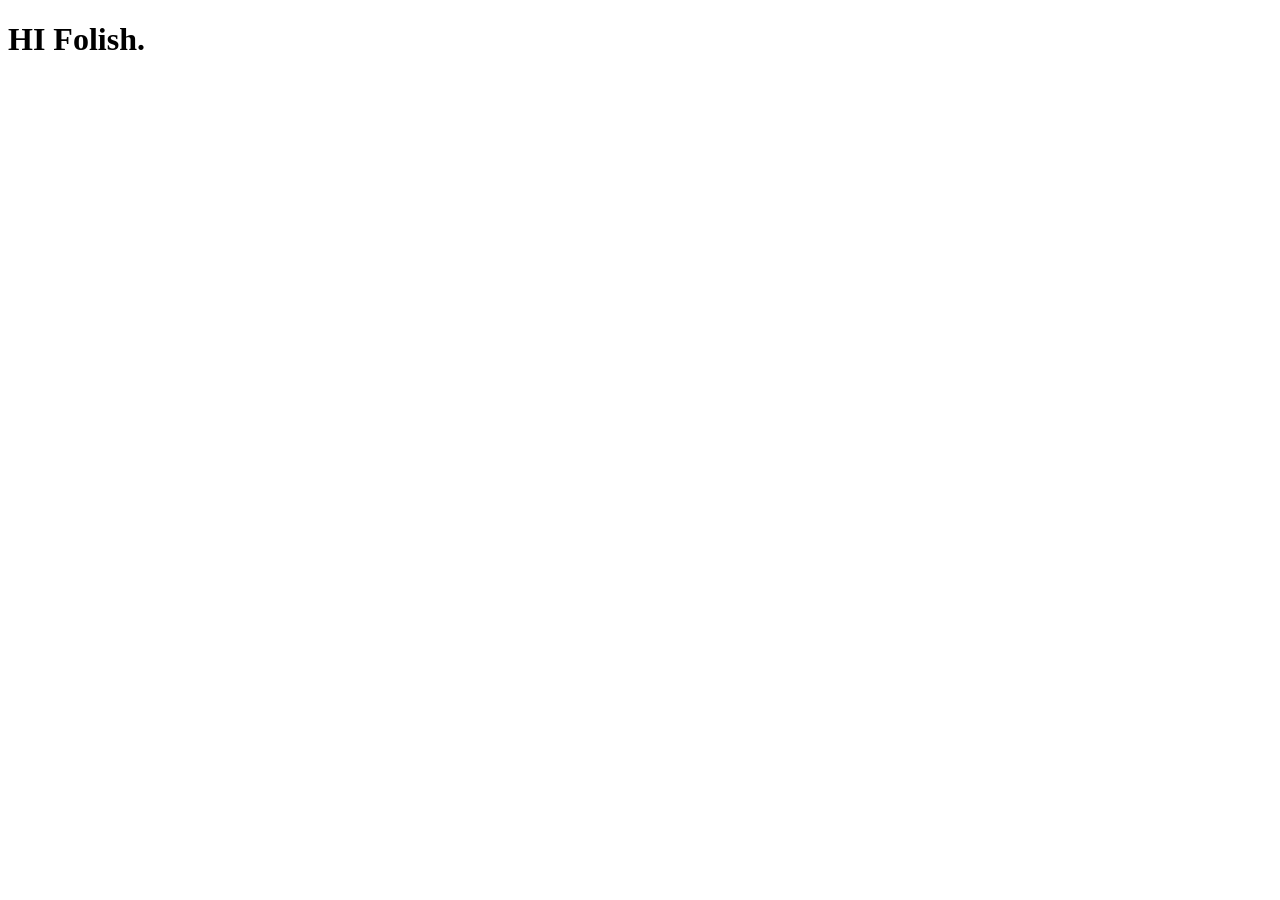
==== tutor-ui/index.html @ 08e2fc43 "Created the repository strucutre" ====
<!DOCTYPE html>
<html lang="en">
<head>
    <meta charset="UTF-8">
    <meta name="viewport" content="width=device-width, initial-scale=1.0">
    <title>Document</title>
</head>
<body>
    <h1>
        HI Folish.
    </h1>
</body>
</html>
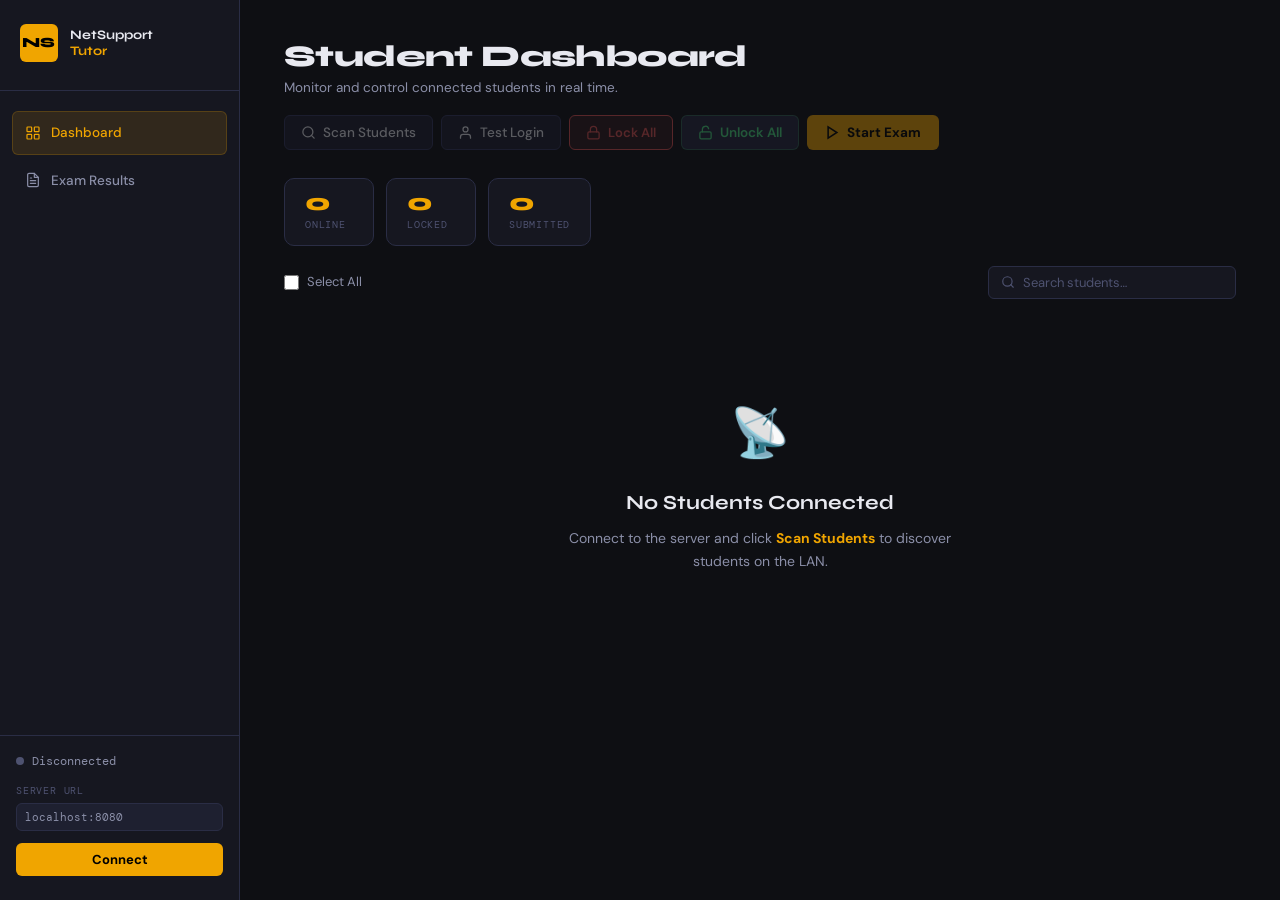
==== commit d023ad7e: "add tutor ui" ====
--- a/tutor-ui/index.html
+++ b/tutor-ui/index.html
@@ -1,13 +1,247 @@
 <!DOCTYPE html>
 <html lang="en">
 <head>
-    <meta charset="UTF-8">
-    <meta name="viewport" content="width=device-width, initial-scale=1.0">
-    <title>Document</title>
+    <meta charset="UTF-8" />
+    <meta name="viewport" content="width=device-width, initial-scale=1.0" />
+    <title>NetSupport School — Tutor Dashboard</title>
+    <link rel="preconnect" href="https://fonts.googleapis.com" />
+    <link href="https://fonts.googleapis.com/css2?family=Syne:wght@400;600;700;800&family=DM+Mono:wght@400;500&family=DM+Sans:wght@300;400;500&display=swap" rel="stylesheet" />
+    <link rel="stylesheet" href="style.css" />
 </head>
 <body>
-    <h1>
-        HI Folish.
-    </h1>
+
+<!-- ══════════════════ SIDEBAR ══════════════════ -->
+<aside class="sidebar">
+    <div class="sidebar-logo">
+        <span class="logo-mark">NS</span>
+        <span class="logo-text">NetSupport<br><em>Tutor</em></span>
+    </div>
+
+    <nav class="sidebar-nav">
+        <a href="#" class="nav-item active" data-view="dashboard">
+            <svg viewBox="0 0 24 24"><rect x="3" y="3" width="7" height="7" rx="1"/><rect x="14" y="3" width="7" height="7" rx="1"/><rect x="3" y="14" width="7" height="7" rx="1"/><rect x="14" y="14" width="7" height="7" rx="1"/></svg>
+            Dashboard
+        </a>
+        <a href="#" class="nav-item" data-view="exam-results">
+            <svg viewBox="0 0 24 24"><path d="M14 2H6a2 2 0 00-2 2v16a2 2 0 002 2h12a2 2 0 002-2V8z"/><polyline points="14 2 14 8 20 8"/><line x1="16" y1="13" x2="8" y2="13"/><line x1="16" y1="17" x2="8" y2="17"/><polyline points="10 9 9 9 8 9"/></svg>
+            Exam Results
+        </a>
+    </nav>
+
+    <div class="sidebar-footer">
+        <div class="server-status">
+            <span class="status-dot" id="statusDot"></span>
+            <span id="statusText">Disconnected</span>
+        </div>
+        <div class="server-config">
+            <label>Server URL</label>
+            <input type="text" id="serverUrl" value="localhost:8080" placeholder="ip:port" />
+        </div>
+        <button class="btn-connect" id="connectBtn">Connect</button>
+    </div>
+</aside>
+
+<!-- ══════════════════ MAIN ══════════════════ -->
+<main class="main">
+
+    <!-- ── View: Dashboard ── -->
+    <section class="view" id="view-dashboard">
+        <header class="view-header">
+            <div>
+                <h1 class="view-title">Student Dashboard</h1>
+                <p class="view-sub">Monitor and control connected students in real time.</p>
+            </div>
+            <div class="header-actions">
+                <button class="btn-secondary" id="scanBtn" disabled>
+                    <svg viewBox="0 0 24 24" width="15" height="15" stroke="currentColor" fill="none" stroke-width="2" stroke-linecap="round"><circle cx="11" cy="11" r="8"/><line x1="21" y1="21" x2="16.65" y2="16.65"/></svg>
+                    Scan Students
+                </button>
+                <button class="btn-secondary" id="testLoginBtn" disabled>
+                    <svg viewBox="0 0 24 24" width="15" height="15" stroke="currentColor" fill="none" stroke-width="2" stroke-linecap="round"><path d="M20 21v-2a4 4 0 00-4-4H8a4 4 0 00-4 4v2"/><circle cx="12" cy="7" r="4"/></svg>
+                    Test Login
+                </button>
+                <button class="btn-danger-sm" id="lockAllBtn" disabled>
+                    <svg viewBox="0 0 24 24" width="15" height="15" stroke="currentColor" fill="none" stroke-width="2" stroke-linecap="round"><rect x="3" y="11" width="18" height="11" rx="2" ry="2"/><path d="M7 11V7a5 5 0 0110 0v4"/></svg>
+                    Lock All
+                </button>
+                <button class="btn-accent" id="unlockAllBtn" disabled>
+                    <svg viewBox="0 0 24 24" width="15" height="15" stroke="currentColor" fill="none" stroke-width="2" stroke-linecap="round"><rect x="3" y="11" width="18" height="11" rx="2" ry="2"/><path d="M7 11V7a5 5 0 019.9-1"/></svg>
+                    Unlock All
+                </button>
+                <button class="btn-primary" id="startExamBtn" disabled>
+                    <svg viewBox="0 0 24 24" width="15" height="15" stroke="currentColor" fill="none" stroke-width="2.5" stroke-linecap="round"><polygon points="5 3 19 12 5 21 5 3"/></svg>
+                    Start Exam
+                </button>
+            </div>
+        </header>
+
+        <!-- Stats Bar -->
+        <div class="stats-bar">
+            <div class="stat-chip">
+                <span class="stat-value" id="statTotal">0</span>
+                <span class="stat-label">Online</span>
+            </div>
+            <div class="stat-chip">
+                <span class="stat-value" id="statLocked">0</span>
+                <span class="stat-label">Locked</span>
+            </div>
+            <div class="stat-chip">
+                <span class="stat-value" id="statSubmitted">0</span>
+                <span class="stat-label">Submitted</span>
+            </div>
+            <div class="stat-chip active-exam-chip hidden" id="activeExamChip">
+                <span class="stat-value" id="activeExamTitle">—</span>
+                <span class="stat-label">Active Exam</span>
+            </div>
+            <div class="stat-chip hidden" id="stopExamChip">
+                <button class="btn-danger-sm" id="stopExamBtn">
+                    <svg viewBox="0 0 24 24" width="13" height="13" stroke="currentColor" fill="none" stroke-width="2.5"><rect x="3" y="3" width="18" height="18" rx="2"/></svg>
+                    Stop Exam
+                </button>
+            </div>
+        </div>
+
+        <!-- Toolbar -->
+        <div class="toolbar">
+            <div class="toolbar-left">
+                <label class="checkbox-all">
+                    <input type="checkbox" id="selectAll" />
+                    <span>Select All</span>
+                </label>
+                <span class="selection-count hidden" id="selectionCount">0 selected</span>
+            </div>
+            <div class="toolbar-right">
+                <div class="search-box">
+                    <svg viewBox="0 0 24 24"><circle cx="11" cy="11" r="8"/><line x1="21" y1="21" x2="16.65" y2="16.65"/></svg>
+                    <input type="text" id="searchInput" placeholder="Search students…" />
+                </div>
+            </div>
+        </div>
+
+        <!-- Student Grid -->
+        <div id="studentGrid" class="student-grid">
+            <!-- cards injected by JS -->
+        </div>
+
+        <div id="emptyState" class="empty-state">
+            <div class="empty-icon">📡</div>
+            <h3>No Students Connected</h3>
+            <p>Connect to the server and click <strong>Scan Students</strong> to discover students on the LAN.</p>
+        </div>
+    </section>
+
+    <!-- ── View: Exam Results ── -->
+    <section class="view hidden" id="view-exam-results">
+        <header class="view-header">
+            <div>
+                <h1 class="view-title">Exam Results</h1>
+                <p class="view-sub">View and download results for any exam.</p>
+            </div>
+            <button class="btn-secondary" id="refreshResultsBtn">
+                <svg viewBox="0 0 24 24" width="15" height="15" stroke="currentColor" fill="none" stroke-width="2" stroke-linecap="round"><polyline points="23 4 23 10 17 10"/><polyline points="1 20 1 14 7 14"/><path d="M3.51 9a9 9 0 0114.85-3.36L23 10M1 14l4.64 4.36A9 9 0 0020.49 15"/></svg>
+                Refresh
+            </button>
+        </header>
+
+        <div class="results-layout">
+            <div class="exam-picker-panel">
+                <h3 class="panel-title">Select Exam</h3>
+                <div id="examPickerList" class="exam-picker-list">
+                    <div class="loading-small">Loading exams…</div>
+                </div>
+            </div>
+            <div class="results-panel">
+                <div id="resultsEmpty" class="empty-state-small">
+                    <div class="empty-icon" style="font-size:32px">📋</div>
+                    <p>Select an exam to view results.</p>
+                </div>
+                <div id="resultsContent" class="hidden">
+                    <div class="results-header-bar">
+                        <div>
+                            <h3 id="resultsExamTitle" class="results-exam-title">—</h3>
+                            <p id="resultsExamMeta" class="results-exam-meta"></p>
+                        </div>
+                        <div class="results-actions">
+                            <button class="btn-secondary" id="clearResultsBtn">
+                                <svg viewBox="0 0 24 24" width="14" height="14" stroke="currentColor" fill="none" stroke-width="2" stroke-linecap="round"><polyline points="3 6 5 6 21 6"/><path d="M19 6v14a2 2 0 01-2 2H7a2 2 0 01-2-2V6m3 0V4a1 1 0 011-1h4a1 1 0 011 1v2"/></svg>
+                                Clear
+                            </button>
+                            <a class="btn-primary" id="downloadReportBtn" href="#" target="_blank">
+                                <svg viewBox="0 0 24 24" width="14" height="14" stroke="currentColor" fill="none" stroke-width="2.5" stroke-linecap="round"><path d="M21 15v4a2 2 0 01-2 2H5a2 2 0 01-2-2v-4"/><polyline points="7 10 12 15 17 10"/><line x1="12" y1="15" x2="12" y2="3"/></svg>
+                                PDF Report
+                            </a>
+                        </div>
+                    </div>
+                    <div class="results-summary" id="resultsSummary"></div>
+                    <div class="results-table-wrap">
+                        <table class="results-table">
+                            <thead>
+                                <tr>
+                                    <th>Student Name</th>
+                                    <th>Student ID</th>
+                                    <th>Hostname</th>
+                                    <th>Score</th>
+                                    <th>Answered</th>
+                                    <th>Submitted At</th>
+                                </tr>
+                            </thead>
+                            <tbody id="resultsTableBody"></tbody>
+                        </table>
+                    </div>
+                </div>
+            </div>
+        </div>
+    </section>
+
+</main>
+
+<!-- ══════════════════ MODAL: Start Exam ══════════════════ -->
+<div class="modal-backdrop hidden" id="startExamModal">
+    <div class="modal modal-wide">
+        <div class="modal-header">
+            <h3>Launch Exam</h3>
+            <button class="modal-close" id="closeStartExamModal">✕</button>
+        </div>
+        <div class="modal-body">
+            <div class="modal-section">
+                <label class="field-label">Select Exam <span class="required">*</span></label>
+                <select class="field-input" id="modalExamSelect">
+                    <option value="">— Choose an exam —</option>
+                </select>
+            </div>
+            <div class="modal-section">
+                <label class="field-label">
+                    <input type="checkbox" id="modalRequireName" style="margin-right:8px;" />
+                    Require Name Entry
+                </label>
+                <p class="field-hint">Students will be prompted to enter their name before the exam begins.</p>
+            </div>
+            <div class="modal-section">
+                <label class="field-label">Target Students</label>
+                <div class="modal-student-list" id="modalStudentList">
+                    <!-- populated by JS -->
+                </div>
+                <div class="modal-student-actions">
+                    <button class="btn-ghost-sm" id="modalSelectAll">Select All</button>
+                    <button class="btn-ghost-sm" id="modalDeselectAll">Deselect All</button>
+                </div>
+            </div>
+        </div>
+        <div class="modal-footer">
+            <button class="btn-ghost" id="cancelStartExamBtn">Cancel</button>
+            <button class="btn-primary" id="confirmStartExamBtn">
+                <svg viewBox="0 0 24 24" width="14" height="14" stroke="currentColor" fill="none" stroke-width="2.5" stroke-linecap="round"><polygon points="5 3 19 12 5 21 5 3"/></svg>
+                Launch Exam
+            </button>
+        </div>
+    </div>
+</div>
+
+<!-- ══════════════════ TOAST ══════════════════ -->
+<div class="toast hidden" id="toast">
+    <span id="toastMsg"></span>
+</div>
+
+<script src="app.js"></script>
 </body>
-</html>+</html>
--- a/tutor-ui/style.css
+++ b/tutor-ui/style.css
@@ -0,0 +1,1023 @@
+/* ══════════════════════════════════════════════════════════
+   NetSupport School — Tutor Dashboard
+   Dark industrial-utilitarian with sharp amber accent
+   (matches designer-ui palette exactly)
+   ══════════════════════════════════════════════════════════ */
+
+*, *::before, *::after { box-sizing: border-box; margin: 0; padding: 0; }
+
+:root {
+    --bg:          #0e0f13;
+    --surface:     #161720;
+    --surface2:    #1e2030;
+    --surface3:    #262840;
+    --border:      #2a2d45;
+    --border2:     #353860;
+
+    --amber:       #f0a500;
+    --amber-dim:   #b87a00;
+    --amber-glow:  rgba(240,165,0,.12);
+
+    --red:         #e05252;
+    --red-dim:     #8b3232;
+    --red-glow:    rgba(224,82,82,.12);
+    --green:       #4ade80;
+    --green-glow:  rgba(74,222,128,.08);
+    --blue:        #60a5fa;
+
+    --text:        #e8e9f0;
+    --text-dim:    #8b8fa8;
+    --text-muted:  #4e5270;
+
+    --radius:      10px;
+    --radius-sm:   6px;
+    --radius-lg:   16px;
+
+    --sidebar-w:   240px;
+    --font-display: 'Syne', sans-serif;
+    --font-body:    'DM Sans', sans-serif;
+    --font-mono:    'DM Mono', monospace;
+}
+
+html, body {
+    height: 100%;
+    background: var(--bg);
+    color: var(--text);
+    font-family: var(--font-body);
+    font-size: 15px;
+    line-height: 1.6;
+}
+
+body {
+    display: flex;
+    min-height: 100vh;
+}
+
+/* ── Sidebar ─────────────────────────────────────────── */
+
+.sidebar {
+    width: var(--sidebar-w);
+    min-height: 100vh;
+    background: var(--surface);
+    border-right: 1px solid var(--border);
+    display: flex;
+    flex-direction: column;
+    padding: 24px 0;
+    position: fixed;
+    top: 0; left: 0; bottom: 0;
+    z-index: 10;
+}
+
+.sidebar-logo {
+    display: flex;
+    align-items: center;
+    gap: 12px;
+    padding: 0 20px 28px;
+    border-bottom: 1px solid var(--border);
+    margin-bottom: 20px;
+}
+
+.logo-mark {
+    width: 38px; height: 38px;
+    background: var(--amber);
+    color: #000;
+    font-family: var(--font-display);
+    font-weight: 800;
+    font-size: 14px;
+    display: grid;
+    place-items: center;
+    border-radius: var(--radius-sm);
+    flex-shrink: 0;
+    letter-spacing: .05em;
+}
+
+.logo-text {
+    font-family: var(--font-display);
+    font-size: 13px;
+    font-weight: 700;
+    line-height: 1.25;
+    color: var(--text);
+}
+.logo-text em { font-style: normal; color: var(--amber); }
+
+.sidebar-nav {
+    flex: 1;
+    display: flex;
+    flex-direction: column;
+    gap: 4px;
+    padding: 0 12px;
+}
+
+.nav-item {
+    display: flex;
+    align-items: center;
+    gap: 10px;
+    padding: 10px 12px;
+    border-radius: var(--radius-sm);
+    color: var(--text-dim);
+    text-decoration: none;
+    font-size: 13.5px;
+    font-weight: 500;
+    transition: background .15s, color .15s;
+    cursor: pointer;
+    border: 1px solid transparent;
+}
+.nav-item svg {
+    width: 16px; height: 16px;
+    stroke: currentColor; fill: none;
+    stroke-width: 1.8; stroke-linecap: round; stroke-linejoin: round;
+    flex-shrink: 0;
+}
+.nav-item:hover { background: var(--surface2); color: var(--text); }
+.nav-item.active {
+    background: var(--amber-glow);
+    color: var(--amber);
+    border-color: rgba(240,165,0,.2);
+}
+
+.sidebar-footer {
+    padding: 16px 16px 0;
+    border-top: 1px solid var(--border);
+    display: flex;
+    flex-direction: column;
+    gap: 12px;
+}
+
+.server-status {
+    display: flex;
+    align-items: center;
+    gap: 8px;
+    font-size: 12px;
+    color: var(--text-dim);
+    font-family: var(--font-mono);
+}
+
+.status-dot {
+    width: 8px; height: 8px;
+    border-radius: 50%;
+    background: var(--text-muted);
+    transition: background .3s;
+    flex-shrink: 0;
+}
+.status-dot.online  { background: var(--green); box-shadow: 0 0 6px var(--green); }
+.status-dot.offline { background: var(--red); }
+.status-dot.connecting { background: var(--amber); animation: pulse-dot 1s infinite; }
+
+@keyframes pulse-dot {
+    0%, 100% { opacity: 1; }
+    50% { opacity: .3; }
+}
+
+.server-config label {
+    display: block;
+    font-size: 10px;
+    font-family: var(--font-mono);
+    color: var(--text-muted);
+    text-transform: uppercase;
+    letter-spacing: .08em;
+    margin-bottom: 4px;
+}
+.server-config input {
+    width: 100%;
+    background: var(--surface2);
+    border: 1px solid var(--border);
+    border-radius: var(--radius-sm);
+    color: var(--text-dim);
+    font-family: var(--font-mono);
+    font-size: 11px;
+    padding: 6px 8px;
+    outline: none;
+}
+.server-config input:focus { border-color: var(--amber); color: var(--text); }
+
+.btn-connect {
+    width: 100%;
+    background: var(--amber);
+    color: #000;
+    font-family: var(--font-body);
+    font-size: 13px;
+    font-weight: 700;
+    padding: 8px;
+    border-radius: var(--radius-sm);
+    border: none;
+    cursor: pointer;
+    transition: opacity .15s;
+}
+.btn-connect:hover { opacity: .88; }
+.btn-connect.connected {
+    background: var(--red-dim);
+    color: #fff;
+    border: 1px solid var(--red);
+}
+
+/* ── Main ─────────────────────────────────────────── */
+
+.main {
+    margin-left: var(--sidebar-w);
+    flex: 1;
+    padding: 40px 44px;
+    max-width: calc(100vw - var(--sidebar-w));
+    overflow-x: hidden;
+}
+
+.view { display: block; }
+.view.hidden { display: none; }
+
+.view-header {
+    display: flex;
+    align-items: flex-start;
+    justify-content: space-between;
+    margin-bottom: 28px;
+    gap: 16px;
+    flex-wrap: wrap;
+}
+
+.view-title {
+    font-family: var(--font-display);
+    font-size: 30px;
+    font-weight: 800;
+    color: var(--text);
+    letter-spacing: -.02em;
+    line-height: 1.1;
+}
+
+.view-sub {
+    font-size: 13.5px;
+    color: var(--text-dim);
+    margin-top: 4px;
+}
+
+.header-actions {
+    display: flex;
+    gap: 8px;
+    align-items: center;
+    flex-wrap: wrap;
+}
+
+/* ── Buttons ─────────────────────────────────────────── */
+
+button { cursor: pointer; font-family: var(--font-body); border: none; outline: none; }
+
+.btn-primary {
+    display: inline-flex; align-items: center; gap: 7px;
+    background: var(--amber);
+    color: #000;
+    font-weight: 700;
+    font-size: 13.5px;
+    padding: 9px 18px;
+    border-radius: var(--radius-sm);
+    border: none;
+    transition: opacity .15s;
+    text-decoration: none;
+}
+.btn-primary:hover { opacity: .88; }
+.btn-primary:disabled { opacity: .35; cursor: not-allowed; }
+
+.btn-secondary {
+    display: inline-flex; align-items: center; gap: 7px;
+    background: var(--surface2);
+    border: 1px solid var(--border2);
+    color: var(--text);
+    font-weight: 500;
+    font-size: 13.5px;
+    padding: 8px 16px;
+    border-radius: var(--radius-sm);
+    transition: background .15s;
+}
+.btn-secondary:hover { background: var(--surface3); }
+.btn-secondary:disabled { opacity: .35; cursor: not-allowed; }
+
+.btn-ghost {
+    background: transparent;
+    border: 1px solid var(--border);
+    color: var(--text-dim);
+    font-size: 13.5px;
+    padding: 8px 16px;
+    border-radius: var(--radius-sm);
+    transition: color .15s, border-color .15s;
+}
+.btn-ghost:hover { color: var(--text); border-color: var(--border2); }
+
+.btn-ghost-sm {
+    background: transparent;
+    border: 1px solid var(--border);
+    color: var(--text-dim);
+    font-size: 12px;
+    padding: 5px 10px;
+    border-radius: var(--radius-sm);
+    transition: color .15s, border-color .15s;
+}
+.btn-ghost-sm:hover { color: var(--text); border-color: var(--border2); }
+
+.btn-accent {
+    display: inline-flex; align-items: center; gap: 7px;
+    background: var(--surface3);
+    border: 1px solid rgba(74,222,128,.3);
+    color: var(--green);
+    font-size: 13.5px;
+    font-weight: 600;
+    padding: 8px 16px;
+    border-radius: var(--radius-sm);
+    transition: background .15s;
+}
+.btn-accent:hover { background: var(--green-glow); }
+.btn-accent:disabled { opacity: .35; cursor: not-allowed; }
+
+.btn-danger-sm {
+    display: inline-flex; align-items: center; gap: 7px;
+    background: rgba(224,82,82,.15);
+    border: 1px solid var(--red);
+    color: var(--red);
+    font-size: 13px;
+    font-weight: 600;
+    padding: 8px 16px;
+    border-radius: var(--radius-sm);
+    transition: background .15s;
+}
+.btn-danger-sm:hover { background: rgba(224,82,82,.25); }
+.btn-danger-sm:disabled { opacity: .35; cursor: not-allowed; }
+
+/* ── Stats Bar ─────────────────────────────────────── */
+
+.stats-bar {
+    display: flex;
+    gap: 12px;
+    margin-bottom: 20px;
+    flex-wrap: wrap;
+    align-items: center;
+}
+
+.stat-chip {
+    background: var(--surface);
+    border: 1px solid var(--border);
+    border-radius: var(--radius);
+    padding: 12px 20px;
+    display: flex;
+    flex-direction: column;
+    gap: 2px;
+    min-width: 90px;
+}
+
+.stat-value {
+    font-family: var(--font-display);
+    font-size: 24px;
+    font-weight: 800;
+    color: var(--amber);
+    line-height: 1;
+}
+
+.stat-label {
+    font-family: var(--font-mono);
+    font-size: 10px;
+    color: var(--text-muted);
+    text-transform: uppercase;
+    letter-spacing: .08em;
+}
+
+.active-exam-chip {
+    border-color: rgba(240,165,0,.3);
+    background: var(--amber-glow);
+}
+
+.active-exam-chip .stat-value {
+    font-size: 14px;
+    font-weight: 700;
+    max-width: 160px;
+    white-space: nowrap;
+    overflow: hidden;
+    text-overflow: ellipsis;
+}
+
+/* ── Toolbar ─────────────────────────────────────── */
+
+.toolbar {
+    display: flex;
+    justify-content: space-between;
+    align-items: center;
+    margin-bottom: 16px;
+    gap: 12px;
+}
+
+.toolbar-left {
+    display: flex;
+    align-items: center;
+    gap: 14px;
+}
+
+.checkbox-all {
+    display: flex;
+    align-items: center;
+    gap: 8px;
+    font-size: 13px;
+    color: var(--text-dim);
+    cursor: pointer;
+    user-select: none;
+}
+
+.checkbox-all input[type="checkbox"] {
+    accent-color: var(--amber);
+    width: 15px;
+    height: 15px;
+    cursor: pointer;
+}
+
+.selection-count {
+    font-family: var(--font-mono);
+    font-size: 12px;
+    color: var(--amber);
+    background: var(--amber-glow);
+    border: 1px solid rgba(240,165,0,.2);
+    border-radius: 20px;
+    padding: 2px 10px;
+}
+
+.search-box {
+    display: flex;
+    align-items: center;
+    gap: 8px;
+    background: var(--surface);
+    border: 1px solid var(--border);
+    border-radius: var(--radius-sm);
+    padding: 7px 12px;
+}
+
+.search-box svg {
+    width: 14px; height: 14px;
+    stroke: var(--text-muted); fill: none;
+    stroke-width: 2; stroke-linecap: round;
+    flex-shrink: 0;
+}
+
+.search-box input {
+    background: transparent;
+    border: none;
+    outline: none;
+    color: var(--text);
+    font-size: 13px;
+    font-family: var(--font-body);
+    width: 200px;
+}
+
+.search-box input::placeholder { color: var(--text-muted); }
+
+/* ── Student Grid ─────────────────────────────────── */
+
+.student-grid {
+    display: grid;
+    grid-template-columns: repeat(auto-fill, minmax(240px, 1fr));
+    gap: 14px;
+}
+
+.student-card {
+    background: var(--surface);
+    border: 1px solid var(--border);
+    border-radius: var(--radius-lg);
+    padding: 18px 20px;
+    transition: border-color .2s, transform .15s;
+    position: relative;
+    overflow: hidden;
+    cursor: default;
+}
+
+.student-card.locked {
+    border-color: rgba(224,82,82,.35);
+    background: rgba(224,82,82,.04);
+}
+
+.student-card.submitted {
+    border-color: rgba(74,222,128,.3);
+}
+
+.student-card:hover {
+    border-color: var(--border2);
+    transform: translateY(-1px);
+}
+
+.student-card-header {
+    display: flex;
+    align-items: flex-start;
+    justify-content: space-between;
+    margin-bottom: 12px;
+    gap: 8px;
+}
+
+.student-card-check {
+    margin-top: 2px;
+    accent-color: var(--amber);
+    width: 14px;
+    height: 14px;
+    cursor: pointer;
+    flex-shrink: 0;
+}
+
+.student-name {
+    font-family: var(--font-display);
+    font-size: 15px;
+    font-weight: 700;
+    color: var(--text);
+    flex: 1;
+    white-space: nowrap;
+    overflow: hidden;
+    text-overflow: ellipsis;
+}
+
+.student-badge {
+    font-family: var(--font-mono);
+    font-size: 10px;
+    padding: 2px 7px;
+    border-radius: 20px;
+    flex-shrink: 0;
+}
+
+.student-badge.online {
+    background: var(--green-glow);
+    border: 1px solid rgba(74,222,128,.3);
+    color: var(--green);
+}
+
+.student-badge.locked {
+    background: var(--red-glow);
+    border: 1px solid rgba(224,82,82,.3);
+    color: var(--red);
+}
+
+.student-meta {
+    font-family: var(--font-mono);
+    font-size: 11px;
+    color: var(--text-muted);
+    margin-bottom: 12px;
+    display: flex;
+    flex-direction: column;
+    gap: 3px;
+}
+
+.student-meta span { display: block; }
+
+/* Score progress bar */
+.student-score {
+    display: none;
+    flex-direction: column;
+    gap: 5px;
+    margin-bottom: 12px;
+}
+
+.student-score.visible { display: flex; }
+
+.score-row {
+    display: flex;
+    justify-content: space-between;
+    align-items: center;
+}
+
+.score-text {
+    font-family: var(--font-mono);
+    font-size: 12px;
+    color: var(--green);
+    font-weight: 500;
+}
+
+.score-progress {
+    width: 100%;
+    height: 4px;
+    background: var(--surface3);
+    border-radius: 2px;
+    overflow: hidden;
+}
+
+.score-bar {
+    height: 100%;
+    background: var(--green);
+    border-radius: 2px;
+    transition: width .5s ease;
+}
+
+.score-answered {
+    font-family: var(--font-mono);
+    font-size: 10px;
+    color: var(--text-muted);
+}
+
+.student-card-actions {
+    display: flex;
+    gap: 6px;
+    margin-top: 4px;
+}
+
+.card-btn {
+    flex: 1;
+    font-size: 12px;
+    font-weight: 600;
+    padding: 6px 10px;
+    border-radius: var(--radius-sm);
+    border: 1px solid var(--border);
+    background: var(--surface2);
+    color: var(--text-dim);
+    transition: all .15s;
+    cursor: pointer;
+}
+
+.card-btn:hover { background: var(--surface3); color: var(--text); }
+
+.card-btn.lock-btn:hover {
+    border-color: var(--red);
+    color: var(--red);
+    background: var(--red-glow);
+}
+
+.card-btn.unlock-btn:hover {
+    border-color: var(--green);
+    color: var(--green);
+    background: var(--green-glow);
+}
+
+/* ── Empty State ─────────────────────────────────── */
+
+.empty-state {
+    text-align: center;
+    padding: 80px 20px;
+    color: var(--text-dim);
+    display: none;
+}
+
+.empty-state.visible { display: block; }
+
+.empty-icon { font-size: 48px; margin-bottom: 16px; }
+.empty-state h3 { font-family: var(--font-display); font-size: 20px; color: var(--text); margin-bottom: 8px; }
+.empty-state p { font-size: 14px; max-width: 400px; margin: 0 auto; }
+.empty-state p strong { color: var(--amber); }
+
+/* ── Results View ─────────────────────────────────── */
+
+.results-layout {
+    display: grid;
+    grid-template-columns: 240px 1fr;
+    gap: 20px;
+    align-items: flex-start;
+}
+
+.exam-picker-panel {
+    background: var(--surface);
+    border: 1px solid var(--border);
+    border-radius: var(--radius-lg);
+    padding: 20px;
+    position: sticky;
+    top: 20px;
+}
+
+.panel-title {
+    font-family: var(--font-display);
+    font-size: 14px;
+    font-weight: 700;
+    color: var(--text);
+    margin-bottom: 14px;
+}
+
+.exam-picker-list {
+    display: flex;
+    flex-direction: column;
+    gap: 6px;
+}
+
+.exam-picker-item {
+    padding: 10px 12px;
+    border-radius: var(--radius-sm);
+    background: var(--surface2);
+    border: 1px solid var(--border);
+    cursor: pointer;
+    transition: border-color .15s, background .15s;
+}
+
+.exam-picker-item:hover {
+    border-color: var(--border2);
+    background: var(--surface3);
+}
+
+.exam-picker-item.active {
+    border-color: rgba(240,165,0,.4);
+    background: var(--amber-glow);
+}
+
+.exam-picker-item .ep-name {
+    font-size: 13px;
+    font-weight: 600;
+    color: var(--text);
+    margin-bottom: 2px;
+    white-space: nowrap;
+    overflow: hidden;
+    text-overflow: ellipsis;
+}
+
+.exam-picker-item .ep-meta {
+    font-family: var(--font-mono);
+    font-size: 10px;
+    color: var(--text-muted);
+}
+
+.loading-small {
+    color: var(--text-muted);
+    font-size: 13px;
+    padding: 8px 0;
+}
+
+.results-panel {
+    background: var(--surface);
+    border: 1px solid var(--border);
+    border-radius: var(--radius-lg);
+    padding: 24px 28px;
+    min-height: 400px;
+}
+
+.empty-state-small {
+    text-align: center;
+    padding: 60px 20px;
+    color: var(--text-dim);
+}
+.empty-state-small p { font-size: 14px; margin-top: 10px; }
+
+.results-header-bar {
+    display: flex;
+    justify-content: space-between;
+    align-items: flex-start;
+    margin-bottom: 20px;
+    gap: 12px;
+    flex-wrap: wrap;
+}
+
+.results-exam-title {
+    font-family: var(--font-display);
+    font-size: 20px;
+    font-weight: 800;
+    color: var(--text);
+    margin-bottom: 4px;
+}
+
+.results-exam-meta {
+    font-family: var(--font-mono);
+    font-size: 11px;
+    color: var(--text-muted);
+}
+
+.results-actions {
+    display: flex;
+    gap: 8px;
+    align-items: center;
+}
+
+.results-summary {
+    display: flex;
+    gap: 12px;
+    margin-bottom: 20px;
+    flex-wrap: wrap;
+}
+
+.summary-chip {
+    background: var(--surface2);
+    border: 1px solid var(--border);
+    border-radius: var(--radius-sm);
+    padding: 10px 16px;
+    text-align: center;
+    min-width: 100px;
+}
+
+.summary-chip strong {
+    display: block;
+    font-size: 20px;
+    font-family: var(--font-display);
+    color: var(--amber);
+    font-weight: 800;
+}
+
+.summary-chip span {
+    font-family: var(--font-mono);
+    font-size: 10px;
+    color: var(--text-muted);
+    text-transform: uppercase;
+    letter-spacing: .06em;
+}
+
+.results-table-wrap {
+    overflow-x: auto;
+}
+
+.results-table {
+    width: 100%;
+    border-collapse: collapse;
+    font-size: 13.5px;
+}
+
+.results-table th {
+    text-align: left;
+    font-family: var(--font-mono);
+    font-size: 10px;
+    text-transform: uppercase;
+    letter-spacing: .08em;
+    color: var(--text-muted);
+    padding: 8px 14px;
+    border-bottom: 1px solid var(--border);
+    white-space: nowrap;
+}
+
+.results-table td {
+    padding: 11px 14px;
+    border-bottom: 1px solid var(--border);
+    color: var(--text-dim);
+    vertical-align: middle;
+}
+
+.results-table tr:last-child td { border-bottom: none; }
+.results-table tr:hover td { background: var(--surface2); }
+
+.score-cell { color: var(--text); font-weight: 600; }
+.score-cell.high { color: var(--green); }
+.score-cell.mid  { color: var(--amber); }
+.score-cell.low  { color: var(--red); }
+
+/* ── Modal ─────────────────────────────────────────── */
+
+.modal-backdrop {
+    position: fixed;
+    inset: 0;
+    background: rgba(0,0,0,.7);
+    backdrop-filter: blur(4px);
+    display: grid;
+    place-items: center;
+    z-index: 100;
+    animation: fadeIn .15s;
+}
+@keyframes fadeIn { from { opacity: 0; } to { opacity: 1; } }
+
+.modal {
+    background: var(--surface);
+    border: 1px solid var(--border2);
+    border-radius: var(--radius-lg);
+    width: 90%;
+    max-width: 440px;
+    box-shadow: 0 24px 80px rgba(0,0,0,.6);
+    overflow: hidden;
+}
+
+.modal-wide { max-width: 580px; }
+
+.modal-header {
+    display: flex;
+    justify-content: space-between;
+    align-items: center;
+    padding: 20px 24px 16px;
+    border-bottom: 1px solid var(--border);
+}
+
+.modal-header h3 {
+    font-family: var(--font-display);
+    font-size: 18px;
+    font-weight: 700;
+    color: var(--text);
+}
+
+.modal-close {
+    background: transparent;
+    border: none;
+    color: var(--text-muted);
+    font-size: 16px;
+    cursor: pointer;
+    transition: color .15s;
+    padding: 0;
+    line-height: 1;
+}
+.modal-close:hover { color: var(--text); }
+
+.modal-body {
+    padding: 20px 24px;
+    display: flex;
+    flex-direction: column;
+    gap: 18px;
+    max-height: 60vh;
+    overflow-y: auto;
+}
+
+.modal-section { display: flex; flex-direction: column; gap: 6px; }
+
+.field-label {
+    font-size: 12px;
+    font-weight: 600;
+    text-transform: uppercase;
+    letter-spacing: .07em;
+    color: var(--text-dim);
+    display: flex;
+    align-items: center;
+    gap: 6px;
+}
+
+.required { color: var(--red); }
+
+.field-hint {
+    font-size: 12px;
+    color: var(--text-muted);
+}
+
+.field-input {
+    width: 100%;
+    background: var(--surface2);
+    border: 1px solid var(--border);
+    border-radius: var(--radius-sm);
+    color: var(--text);
+    font-family: var(--font-body);
+    font-size: 14px;
+    padding: 10px 14px;
+    outline: none;
+    transition: border-color .15s;
+    cursor: pointer;
+}
+.field-input:focus { border-color: var(--amber); }
+
+.modal-student-list {
+    display: flex;
+    flex-direction: column;
+    gap: 6px;
+    max-height: 180px;
+    overflow-y: auto;
+    padding-right: 4px;
+}
+
+.modal-student-item {
+    display: flex;
+    align-items: center;
+    gap: 10px;
+    padding: 8px 12px;
+    background: var(--surface2);
+    border: 1px solid var(--border);
+    border-radius: var(--radius-sm);
+    cursor: pointer;
+    transition: border-color .15s;
+    user-select: none;
+}
+
+.modal-student-item:hover { border-color: var(--border2); }
+.modal-student-item.selected { border-color: rgba(240,165,0,.4); background: var(--amber-glow); }
+
+.modal-student-item input[type="checkbox"] {
+    accent-color: var(--amber);
+    cursor: pointer;
+    flex-shrink: 0;
+}
+
+.modal-student-item .ms-name {
+    font-size: 13.5px;
+    font-weight: 500;
+    color: var(--text);
+    flex: 1;
+}
+
+.modal-student-item .ms-id {
+    font-family: var(--font-mono);
+    font-size: 10px;
+    color: var(--text-muted);
+}
+
+.modal-student-actions {
+    display: flex;
+    gap: 8px;
+    margin-top: 4px;
+}
+
+.modal-footer {
+    padding: 16px 24px;
+    border-top: 1px solid var(--border);
+    display: flex;
+    justify-content: flex-end;
+    gap: 10px;
+}
+
+/* ── Toast ─────────────────────────────────────────── */
+
+.toast {
+    position: fixed;
+    bottom: 28px;
+    right: 28px;
+    background: var(--surface2);
+    border: 1px solid var(--border2);
+    border-left: 3px solid var(--amber);
+    border-radius: var(--radius-sm);
+    padding: 12px 20px;
+    font-size: 13.5px;
+    color: var(--text);
+    box-shadow: 0 8px 32px rgba(0,0,0,.5);
+    z-index: 200;
+    animation: slideUp .25s ease;
+    max-width: 340px;
+}
+.toast.success { border-left-color: var(--green); }
+.toast.error   { border-left-color: var(--red); }
+
+@keyframes slideUp {
+    from { opacity: 0; transform: translateY(12px); }
+    to   { opacity: 1; transform: translateY(0); }
+}
+
+/* ── Utility ─────────────────────────────────────── */
+.hidden { display: none !important; }
+
+/* ── Scrollbar ─────────────────────────────────────── */
+::-webkit-scrollbar { width: 6px; height: 6px; }
+::-webkit-scrollbar-track { background: transparent; }
+::-webkit-scrollbar-thumb { background: var(--border2); border-radius: 3px; }
+::-webkit-scrollbar-thumb:hover { background: var(--text-muted); }
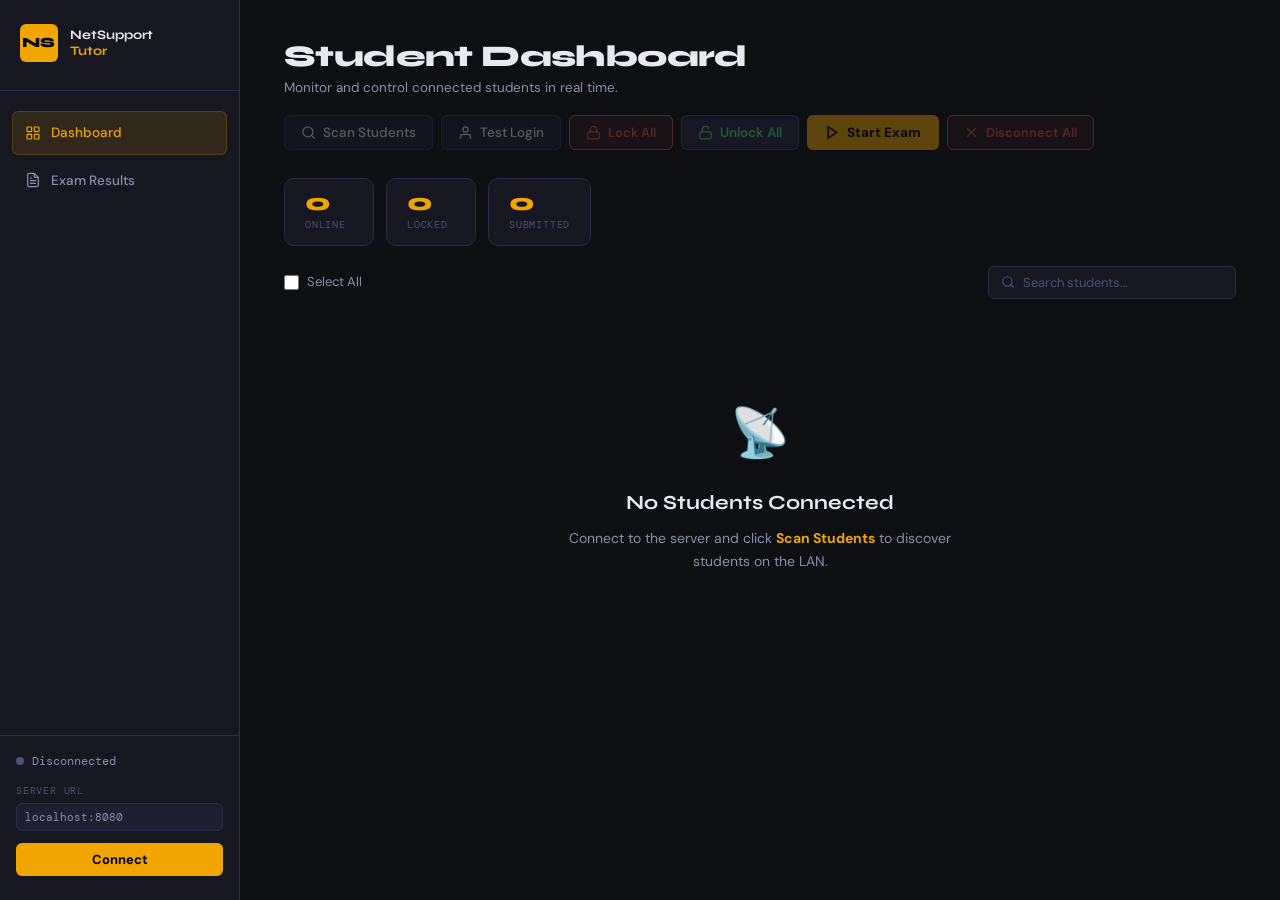
==== commit bf099338: "Fix: exam status" ====
--- a/tutor-ui/index.html
+++ b/tutor-ui/index.html
@@ -72,6 +72,10 @@
                     <svg viewBox="0 0 24 24" width="15" height="15" stroke="currentColor" fill="none" stroke-width="2.5" stroke-linecap="round"><polygon points="5 3 19 12 5 21 5 3"/></svg>
                     Start Exam
                 </button>
+                <button class="btn-danger-sm" id="disconnectAllBtn" disabled>
+                    <svg viewBox="0 0 24 24" width="15" height="15" stroke="currentColor" fill="none" stroke-width="2" stroke-linecap="round"><line x1="18" y1="6" x2="6" y2="18"/><line x1="6" y1="6" x2="18" y2="18"/></svg>
+                    Disconnect All
+                </button>
             </div>
         </header>
 
@@ -92,12 +96,6 @@
             <div class="stat-chip active-exam-chip hidden" id="activeExamChip">
                 <span class="stat-value" id="activeExamTitle">—</span>
                 <span class="stat-label">Active Exam</span>
-            </div>
-            <div class="stat-chip hidden" id="stopExamChip">
-                <button class="btn-danger-sm" id="stopExamBtn">
-                    <svg viewBox="0 0 24 24" width="13" height="13" stroke="currentColor" fill="none" stroke-width="2.5"><rect x="3" y="3" width="18" height="18" rx="2"/></svg>
-                    Stop Exam
-                </button>
             </div>
         </div>
 
